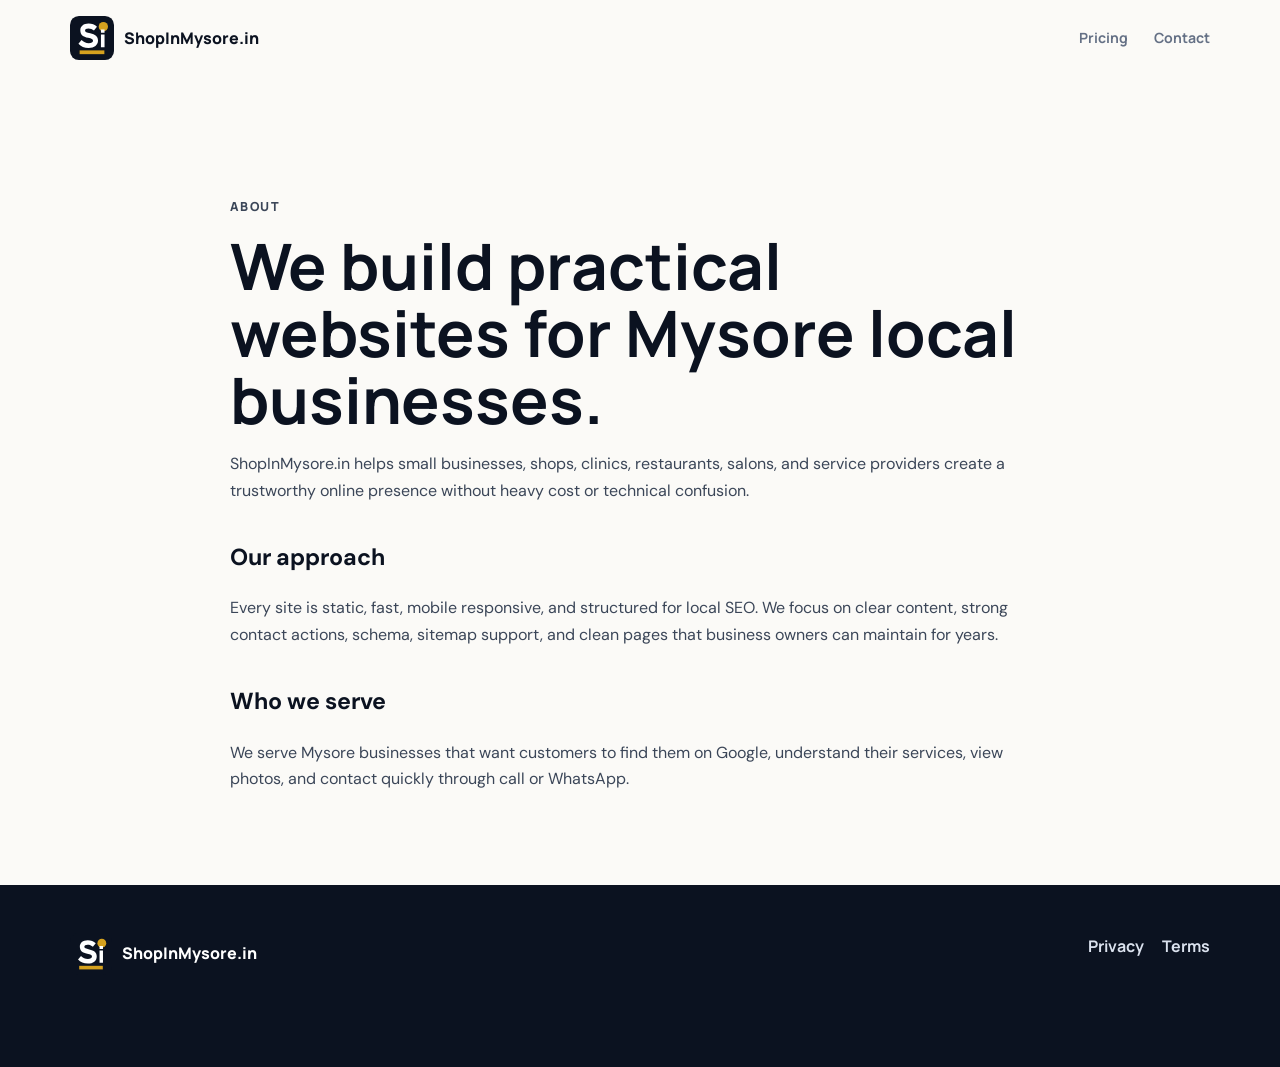
==== about.html @ bfa9cba4 "change the file type" ====
<!doctype html><html lang="en-IN"><head><meta charset="utf-8"><meta name="viewport" content="width=device-width, initial-scale=1"><title>About | ShopInMysore.in</title><meta name="description" content="About ShopInMysore.in, a Mysore website design service for local businesses that need affordable, fast, SEO-ready websites."><meta name="robots" content="index,follow"><link rel="canonical" href="https://shopinmysore.in/about"><link rel="stylesheet" href="/public/css/styles.css"><link rel="icon" href="/favicon.ico"><link rel="apple-touch-icon" href="/public/images/logo/apple-touch-icon.png"><meta property="og:image" content="https://shopinmysore.in/public/images/social/og-image.png"><script type="application/ld+json">{"@context":"https://schema.org","@type":"AboutPage","url":"https://shopinmysore.in/about","name":"About ShopInMysore.in"}</script></head><body><header class="site-header"><nav class="nav container"><a class="brand" href="/"><img src="/public/images/logo/logo.svg" width="44" height="44" alt=""><span>ShopInMysore.in</span></a><div class="nav-links is-open-static"><a href="/pricing">Pricing</a><a href="/contact">Contact</a></div></nav></header><main class="content-page"><article class="container"><p class="eyebrow">About</p><h1>We build practical websites for Mysore local businesses.</h1><p>ShopInMysore.in helps small businesses, shops, clinics, restaurants, salons, and service providers create a trustworthy online presence without heavy cost or technical confusion.</p><h2>Our approach</h2><p>Every site is static, fast, mobile responsive, and structured for local SEO. We focus on clear content, strong contact actions, schema, sitemap support, and clean pages that business owners can maintain for years.</p><h2>Who we serve</h2><p>We serve Mysore businesses that want customers to find them on Google, understand their services, view photos, and contact quickly through call or WhatsApp.</p></article></main><footer class="site-footer"><div class="container footer-grid"><a class="brand footer-brand" href="/"><img src="/public/images/logo/logo.svg" width="42" height="42" alt=""><span>ShopInMysore.in</span></a><nav><a href="/privacy-policy">Privacy</a><a href="/terms">Terms</a></nav></div></footer><script src="/public/js/main.js" defer></script></body></html>
---- public/css/styles.css ----
@font-face{font-family:Manrope;src:url("/public/fonts/manrope-400.woff2") format("woff2");font-weight:400;font-style:normal;font-display:swap}
@font-face{font-family:Manrope;src:url("/public/fonts/manrope-500.woff2") format("woff2");font-weight:500;font-style:normal;font-display:swap}
@font-face{font-family:Manrope;src:url("/public/fonts/manrope-600.woff2") format("woff2");font-weight:600;font-style:normal;font-display:swap}
@font-face{font-family:Manrope;src:url("/public/fonts/manrope-700.woff2") format("woff2");font-weight:700;font-style:normal;font-display:swap}
@font-face{font-family:Manrope;src:url("/public/fonts/manrope-800.woff2") format("woff2");font-weight:800;font-style:normal;font-display:swap}
@font-face{font-family:"DM Sans";src:url("/public/fonts/dm-sans-400.woff2") format("woff2");font-weight:400;font-style:normal;font-display:swap}
@font-face{font-family:"DM Sans";src:url("/public/fonts/dm-sans-500.woff2") format("woff2");font-weight:500;font-style:normal;font-display:swap}
@font-face{font-family:"DM Sans";src:url("/public/fonts/dm-sans-600.woff2") format("woff2");font-weight:600;font-style:normal;font-display:swap}
@font-face{font-family:"DM Sans";src:url("/public/fonts/dm-sans-700.woff2") format("woff2");font-weight:700;font-style:normal;font-display:swap}
@font-face{font-family:"Instrument Serif";src:url("/public/fonts/instrument-serif-400.woff2") format("woff2");font-weight:400;font-style:normal;font-display:swap}
@font-face{font-family:"Instrument Serif";src:url("/public/fonts/instrument-serif-italic.woff2") format("woff2");font-weight:400;font-style:italic;font-display:swap}
:root{--ink:#0b1220;--ink-2:#182236;--muted:#647085;--line:#dce2ea;--paper:#fbfaf7;--white:#fff;--gold:#d5a11e;--gold-2:#b9830d;--green:#18a85b;--head:Manrope,Inter,system-ui,sans-serif;--body:"DM Sans",Arial,system-ui,sans-serif;--serif:"Instrument Serif",Georgia,serif;--max:1140px;--radius:8px}
*{box-sizing:border-box}html{font-size:16px;scroll-behavior:smooth}body{margin:0;background:var(--paper);color:var(--ink);font-family:var(--body);line-height:1.65;text-rendering:optimizeLegibility;overflow-x:hidden}img{max-width:100%;display:block}a{color:inherit;text-decoration:none}button,input,textarea{font:inherit}button{cursor:pointer}.container{width:min(100% - 32px,var(--max));margin-inline:auto}.skip-link{position:absolute;left:12px;top:-80px;background:var(--ink);color:#fff;padding:10px 14px;z-index:1000}.skip-link:focus{top:12px}.site-header{position:sticky;top:0;z-index:50;background:rgba(251,250,247,.94);border-bottom:1px solid transparent;backdrop-filter:blur(14px)}.site-header.is-scrolled{border-color:var(--line)}.nav{min-height:76px;display:flex;align-items:center;justify-content:space-between;gap:24px}.brand{display:inline-flex;align-items:center;gap:10px;font-family:var(--head);font-weight:800}.brand span{white-space:nowrap}.nav-links{display:flex;align-items:center;gap:26px;font-family:var(--head);font-weight:700;font-size:.88rem}.nav-links a:not(.btn){color:var(--muted)}.nav-links a:hover{color:var(--ink)}.menu-toggle{display:none;width:44px;height:44px;border:1px solid var(--line);border-radius:var(--radius);background:var(--white);place-content:center;gap:5px}.menu-toggle span{display:block;width:19px;height:2px;background:var(--ink)}.btn{display:inline-flex;align-items:center;justify-content:center;min-height:48px;padding:13px 22px;border-radius:var(--radius);font-family:var(--head);font-weight:800;line-height:1.1;border:1px solid transparent}.btn-small{min-height:40px;padding:10px 16px}.btn-dark{background:var(--ink);color:var(--white)}.btn-gold{background:var(--gold);color:var(--ink)}.btn-outline{border-color:var(--ink);color:var(--ink);background:transparent}.hero{padding:118px 0 76px;background:linear-gradient(135deg,#fff 0%,#f6f0e3 48%,#eef7f2 100%)}.hero-grid{display:grid;grid-template-columns:minmax(0,1.08fr) minmax(320px,.72fr);gap:56px;align-items:center}.eyebrow{margin:0 0 14px;color:var(--gold-2);font-family:var(--head);font-size:.78rem;font-weight:800;letter-spacing:.12em;text-transform:uppercase}.hero h1,.section h2{font-family:var(--head);font-weight:800;line-height:1.04;letter-spacing:0;margin:0 0 18px}.hero h1{font-size:clamp(2.45rem,7vw,5.4rem);max-width:820px}.section h2{font-size:clamp(2rem,4.2vw,3.25rem)}.lead{font-size:clamp(1.05rem,2.2vw,1.28rem);max-width:650px;color:#344056;margin:0 0 28px}.hero-actions{display:flex;gap:14px;flex-wrap:wrap}.trust-list{display:flex;gap:14px;flex-wrap:wrap;padding:0;margin:24px 0 0;list-style:none;color:#4b5567}.trust-list li{padding-left:18px;position:relative}.trust-list li:before{content:"";position:absolute;left:0;top:.72em;width:7px;height:7px;border-radius:50%;background:var(--green)}.hero-panel,.price-card,.card,.contact-form{background:var(--white);border:1px solid var(--line);border-radius:var(--radius);box-shadow:0 18px 50px rgba(11,18,32,.09)}.hero-panel{padding:34px}.panel-logo{margin-bottom:22px}.panel-kicker{font-family:var(--head);font-weight:800;color:var(--muted);margin:0}.panel-price{font-family:var(--head);font-weight:800;font-size:3.2rem;line-height:1;margin:8px 0 26px}.panel-price span,.price span{font-size:1rem;color:var(--muted);font-weight:700}.check-list{list-style:none;padding:0;margin:0;display:grid;gap:12px}.check-list li{position:relative;padding-left:28px}.check-list li:before{content:"";position:absolute;left:0;top:.48em;width:15px;height:15px;border-radius:50%;background:var(--green);box-shadow:inset 0 0 0 4px #dff7e9}.section{padding:86px 0}.section-head{max-width:720px;margin-bottom:36px}.section-head.center{text-align:center;margin-inline:auto}.section-head p:not(.eyebrow){color:var(--muted);font-size:1.08rem}.cards{display:grid;gap:18px}.cards.three{grid-template-columns:repeat(3,1fr)}.card{padding:26px}.card h3,.feature-list h3,.faq-question,.price-card h3{font-family:var(--head);font-weight:800;margin:0 0 8px}.card p,.feature-list p{margin:0;color:var(--muted)}.section-dark{background:var(--ink);color:var(--white)}.section-dark .eyebrow{color:#f2c75c}.section-dark p{color:#c3cad6}.split{display:grid;grid-template-columns:.85fr 1.15fr;gap:56px;align-items:start}.feature-list{display:grid;gap:22px}.feature-list>div{padding-bottom:22px;border-bottom:1px solid rgba(255,255,255,.15)}.pricing-wrap{max-width:780px}.price-card{padding:34px;margin-inline:auto;max-width:520px}.badge{display:inline-flex;margin:0 0 12px;background:#fff4d1;color:#7a5600;border:1px solid #ebcc70;border-radius:999px;padding:5px 12px;font-family:var(--head);font-weight:800;font-size:.78rem}.price{font-family:var(--head);font-weight:800;font-size:3rem;line-height:1;margin:4px 0 22px}.price-card .btn{width:100%;margin-top:24px}.pill-grid{display:flex;gap:12px;flex-wrap:wrap}.pill-grid span{border:1px solid var(--line);background:var(--white);border-radius:999px;padding:10px 15px;font-family:var(--head);font-weight:700}.faq-layout{display:grid;grid-template-columns:.72fr 1.28fr;gap:50px;align-items:start}.faq-intro{position:sticky;top:106px}.faq-list{display:grid;gap:10px;min-width:0}.faq-item{border:1px solid var(--line);background:var(--white);border-radius:var(--radius);overflow:hidden}.faq-question{width:100%;display:grid;grid-template-columns:minmax(0,1fr) 32px;align-items:center;gap:14px;text-align:left;border:0;background:transparent;padding:20px 22px;color:var(--ink)}.faq-question span:first-child{overflow-wrap:anywhere}.faq-icon{width:32px;height:32px;border:1px solid var(--line);border-radius:50%;position:relative;flex:none}.faq-icon:before,.faq-icon:after{content:"";position:absolute;left:9px;right:9px;top:15px;height:2px;background:var(--ink)}.faq-icon:after{transform:rotate(90deg)}.faq-question[aria-expanded=true] .faq-icon{background:var(--ink);border-color:var(--ink)}.faq-question[aria-expanded=true] .faq-icon:before,.faq-question[aria-expanded=true] .faq-icon:after{background:#fff}.faq-question[aria-expanded=true] .faq-icon:after{transform:rotate(0)}.faq-answer{display:grid;grid-template-rows:0fr;transition:grid-template-rows .22s ease}.faq-answer>p{overflow:hidden;margin:0;padding:0 22px;color:var(--muted)}.faq-item.is-open .faq-answer{grid-template-rows:1fr}.faq-item.is-open .faq-answer>p{padding-bottom:20px}.contact-section{background:#eef4f0}.contact-lines{display:grid;gap:8px;margin-top:22px;font-family:var(--head);font-weight:800}.contact-form{padding:26px;display:grid;gap:16px}.contact-form label{display:grid;gap:7px;font-family:var(--head);font-size:.84rem;font-weight:800;color:#334155}.contact-form input,.contact-form textarea{width:100%;border:1px solid var(--line);border-radius:var(--radius);background:#fff;padding:12px 13px;color:var(--ink)}.site-footer{padding:48px 0 92px;background:var(--ink);color:#dbe2ee}.footer-grid{display:grid;grid-template-columns:1fr auto;gap:30px;align-items:start}.footer-grid p{max-width:520px;color:#b7c0ce}.footer-grid nav{display:flex;gap:18px;flex-wrap:wrap;font-family:var(--head);font-weight:700}.footer-brand{color:#fff}.mobile-cta{position:fixed;left:0;right:0;bottom:0;z-index:60;display:none;grid-template-columns:repeat(3,1fr);background:#fff;border-top:1px solid var(--line);box-shadow:0 -10px 30px rgba(11,18,32,.12);padding:8px env(safe-area-inset-right) calc(8px + env(safe-area-inset-bottom)) env(safe-area-inset-left)}.mobile-cta a{min-height:46px;display:grid;place-items:center;font-family:var(--head);font-weight:800;border-right:1px solid var(--line)}.mobile-cta a:last-child{border-right:0;background:var(--gold);border-radius:var(--radius);margin-right:8px}.content-page{padding:120px 0 76px}.content-page article{max-width:820px}.content-page h1{font-family:var(--head);font-size:clamp(2.2rem,5vw,4rem);line-height:1.05;margin:0 0 18px}.content-page h2{font-size:1.45rem;margin-top:34px}.content-page p,.content-page li{color:#3b4658}.gone-box{background:#fff;border:1px solid var(--line);border-radius:var(--radius);padding:28px;margin-top:24px}
@media (prefers-reduced-motion:reduce){*,*:before,*:after{animation-duration:.01ms!important;animation-iteration-count:1!important;scroll-behavior:auto!important;transition-duration:.01ms!important}}
@media (max-width:860px){.nav-links{position:absolute;left:16px;right:16px;top:76px;display:none;grid-template-columns:1fr;gap:0;background:#fff;border:1px solid var(--line);border-radius:var(--radius);box-shadow:0 18px 40px rgba(11,18,32,.12);overflow:hidden}.nav-links.is-open{display:grid}.nav-links a{padding:15px 18px;border-bottom:1px solid var(--line)}.nav-links .btn{margin:12px;border-bottom:0}.menu-toggle{display:grid}.hero{padding-top:82px}.hero-grid,.split,.faq-layout,.footer-grid{grid-template-columns:1fr}.hero-panel{padding:26px}.cards.three{grid-template-columns:1fr}.faq-intro{position:static}.mobile-cta{display:grid}body{padding-bottom:70px}}
@media (max-width:420px){.container{width:min(100% - 24px,var(--max))}.hero h1{font-size:2.35rem}.hero-actions .btn{width:100%}.section{padding:66px 0}.faq-question{padding:17px 16px;grid-template-columns:minmax(0,1fr) 30px}.faq-answer>p{padding-inline:16px}.panel-price,.price{font-size:2.45rem}.brand span{font-size:.94rem}}
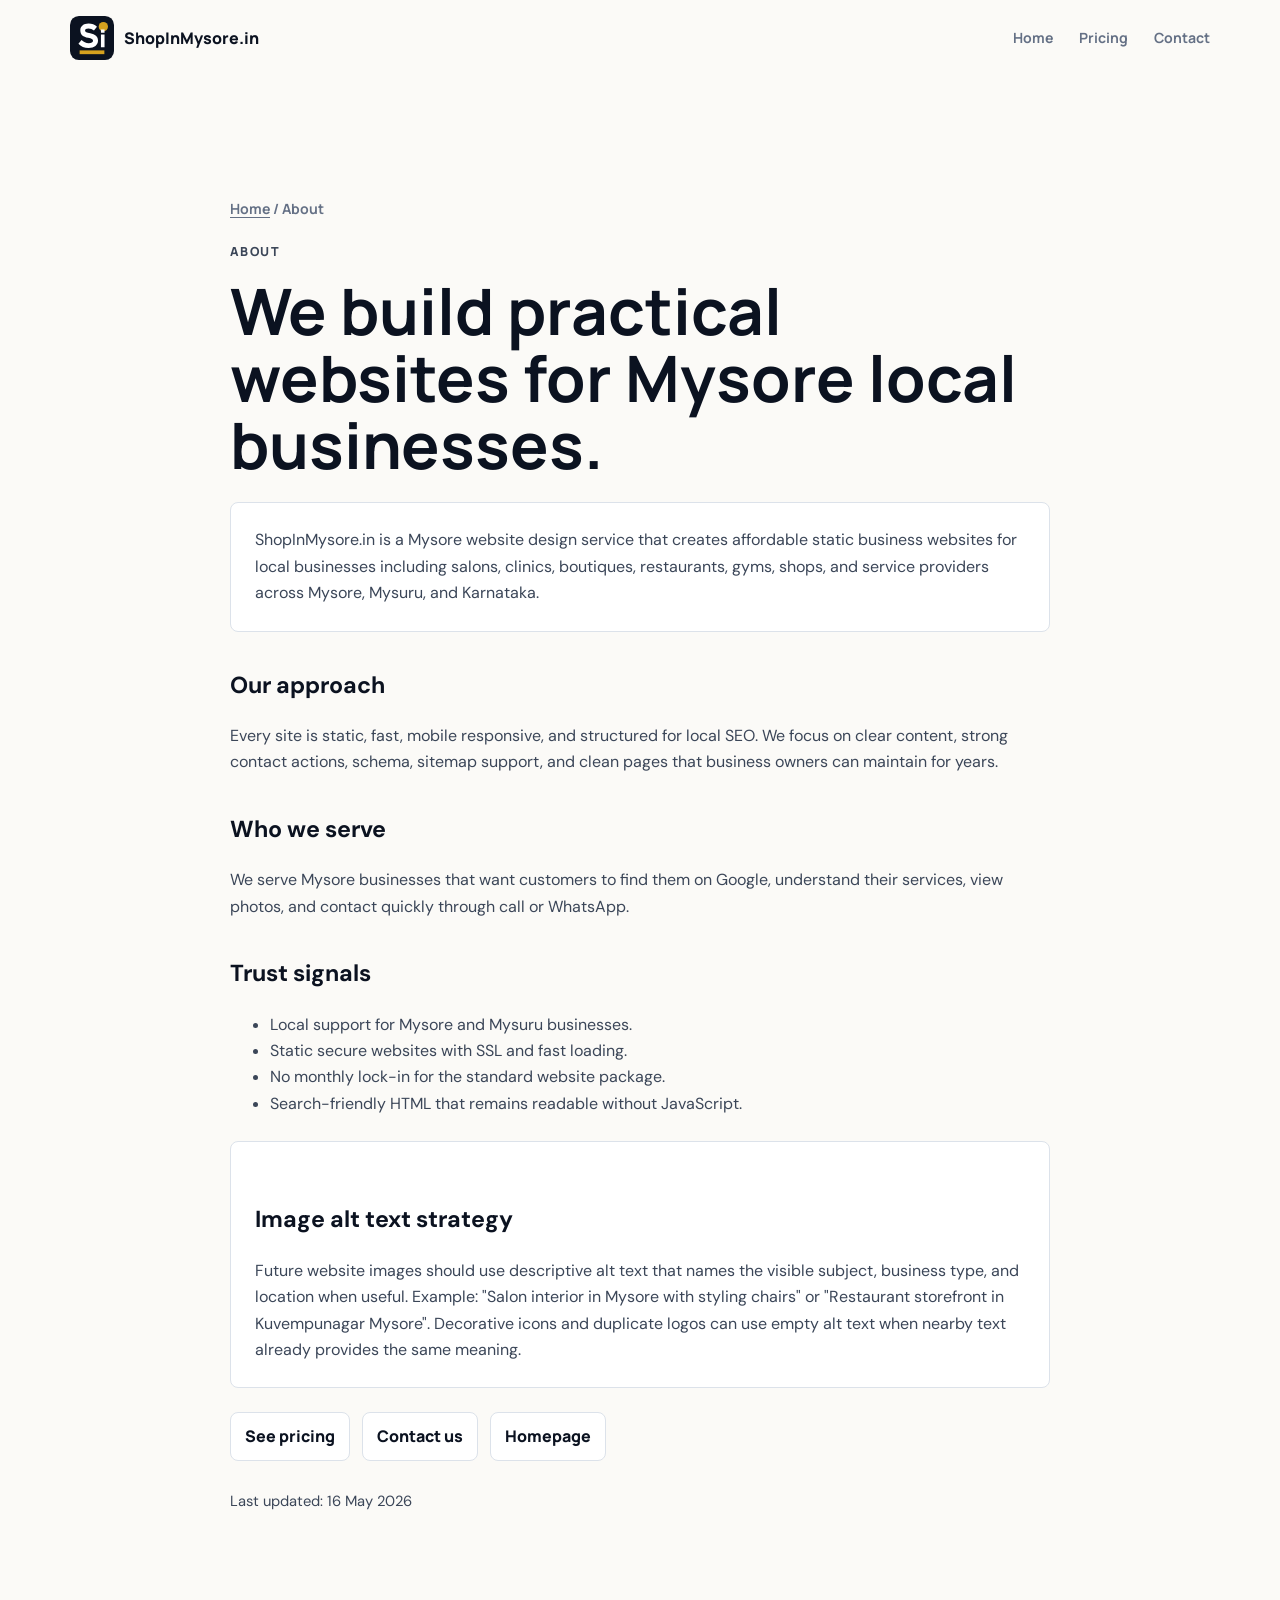
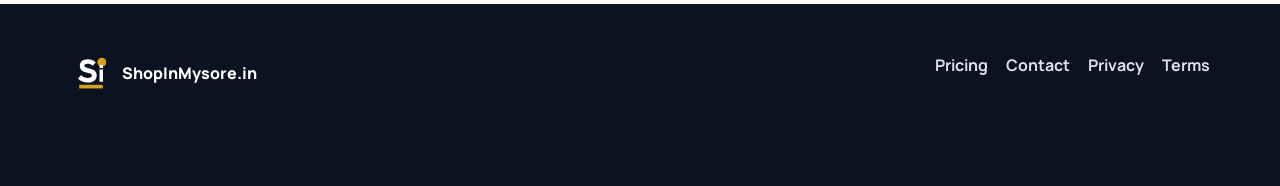
==== commit 226ffbc3: "added more f&qs" ====
--- a/about.html
+++ b/about.html
@@ -1 +1,94 @@
-<!doctype html><html lang="en-IN"><head><meta charset="utf-8"><meta name="viewport" content="width=device-width, initial-scale=1"><title>About | ShopInMysore.in</title><meta name="description" content="About ShopInMysore.in, a Mysore website design service for local businesses that need affordable, fast, SEO-ready websites."><meta name="robots" content="index,follow"><link rel="canonical" href="https://shopinmysore.in/about"><link rel="stylesheet" href="/public/css/styles.css"><link rel="icon" href="/favicon.ico"><link rel="apple-touch-icon" href="/public/images/logo/apple-touch-icon.png"><meta property="og:image" content="https://shopinmysore.in/public/images/social/og-image.png"><script type="application/ld+json">{"@context":"https://schema.org","@type":"AboutPage","url":"https://shopinmysore.in/about","name":"About ShopInMysore.in"}</script></head><body><header class="site-header"><nav class="nav container"><a class="brand" href="/"><img src="/public/images/logo/logo.svg" width="44" height="44" alt=""><span>ShopInMysore.in</span></a><div class="nav-links is-open-static"><a href="/pricing">Pricing</a><a href="/contact">Contact</a></div></nav></header><main class="content-page"><article class="container"><p class="eyebrow">About</p><h1>We build practical websites for Mysore local businesses.</h1><p>ShopInMysore.in helps small businesses, shops, clinics, restaurants, salons, and service providers create a trustworthy online presence without heavy cost or technical confusion.</p><h2>Our approach</h2><p>Every site is static, fast, mobile responsive, and structured for local SEO. We focus on clear content, strong contact actions, schema, sitemap support, and clean pages that business owners can maintain for years.</p><h2>Who we serve</h2><p>We serve Mysore businesses that want customers to find them on Google, understand their services, view photos, and contact quickly through call or WhatsApp.</p></article></main><footer class="site-footer"><div class="container footer-grid"><a class="brand footer-brand" href="/"><img src="/public/images/logo/logo.svg" width="42" height="42" alt=""><span>ShopInMysore.in</span></a><nav><a href="/privacy-policy">Privacy</a><a href="/terms">Terms</a></nav></div></footer><script src="/public/js/main.js" defer></script></body></html>
+<!doctype html>
+<html lang="en-IN">
+  <head>
+    <meta charset="utf-8" />
+    <meta name="viewport" content="width=device-width, initial-scale=1" />
+    <title>About | Mysore Website Design Service | ShopInMysore.in</title>
+    <meta name="description" content="About ShopInMysore.in, a Mysore and Mysuru website design service for local businesses that need affordable static websites, local SEO, WhatsApp enquiries, and support." />
+    <meta name="robots" content="index,follow,max-image-preview:large" />
+    <link rel="canonical" href="https://shopinmysore.in/about" />
+    <meta name="geo.region" content="IN-KA" />
+    <meta name="geo.placename" content="Mysore, Karnataka" />
+    <meta name="geo.position" content="12.2958;76.6394" />
+    <meta name="ICBM" content="12.2958, 76.6394" />
+    <link rel="stylesheet" href="/public/css/styles.css" />
+    <link rel="icon" href="/favicon.ico" />
+    <link rel="apple-touch-icon" href="/public/images/logo/apple-touch-icon.png" />
+    <meta property="og:type" content="website" />
+    <meta property="og:site_name" content="ShopInMysore.in" />
+    <meta property="og:title" content="About ShopInMysore.in" />
+    <meta property="og:description" content="A local website design service for Mysore businesses that want static secure websites, local SEO, WhatsApp enquiries, and no monthly lock-in." />
+    <meta property="og:url" content="https://shopinmysore.in/about" />
+    <meta property="og:image" content="https://shopinmysore.in/public/images/social/og-image.png" />
+    <meta property="og:image:alt" content="ShopInMysore.in local website design service in Mysore" />
+    <meta name="twitter:card" content="summary_large_image" />
+    <meta name="twitter:title" content="About ShopInMysore.in" />
+    <meta name="twitter:description" content="Affordable static website design and local SEO support for Mysore businesses." />
+    <meta name="twitter:image" content="https://shopinmysore.in/public/images/social/og-image.png" />
+    <script type="application/ld+json">
+      {
+        "@context": "https://schema.org",
+        "@graph": [
+          {
+            "@type": "AboutPage",
+            "@id": "https://shopinmysore.in/about#page",
+            "url": "https://shopinmysore.in/about",
+            "name": "About ShopInMysore.in",
+            "description": "ShopInMysore.in is a Mysore website design service for local businesses.",
+            "isPartOf": { "@id": "https://shopinmysore.in/#website" }
+          },
+          {
+            "@type": "BreadcrumbList",
+            "@id": "https://shopinmysore.in/about#breadcrumb",
+            "itemListElement": [
+              { "@type": "ListItem", "position": 1, "name": "Home", "item": "https://shopinmysore.in/" },
+              { "@type": "ListItem", "position": 2, "name": "About", "item": "https://shopinmysore.in/about" }
+            ]
+          }
+        ]
+      }
+    </script>
+  </head>
+  <body>
+    <header class="site-header">
+      <nav class="nav container" aria-label="Main navigation">
+        <a class="brand" href="/"><img src="/public/images/logo/logo.svg" width="44" height="44" alt="" /><span>ShopInMysore.in</span></a>
+        <div class="nav-links is-open-static"><a href="/">Home</a><a href="/pricing">Pricing</a><a href="/contact">Contact</a></div>
+      </nav>
+    </header>
+    <main class="content-page">
+      <article class="container">
+        <nav class="breadcrumb" aria-label="Breadcrumb"><a href="/">Home</a> / About</nav>
+        <p class="eyebrow">About</p>
+        <h1>We build practical websites for Mysore local businesses.</h1>
+        <div class="ai-summary">
+          <p>ShopInMysore.in is a Mysore website design service that creates affordable static business websites for local businesses including salons, clinics, boutiques, restaurants, gyms, shops, and service providers across Mysore, Mysuru, and Karnataka.</p>
+        </div>
+        <h2>Our approach</h2>
+        <p>Every site is static, fast, mobile responsive, and structured for local SEO. We focus on clear content, strong contact actions, schema, sitemap support, and clean pages that business owners can maintain for years.</p>
+        <h2>Who we serve</h2>
+        <p>We serve Mysore businesses that want customers to find them on Google, understand their services, view photos, and contact quickly through call or WhatsApp.</p>
+        <h2>Trust signals</h2>
+        <ul>
+          <li>Local support for Mysore and Mysuru businesses.</li>
+          <li>Static secure websites with SSL and fast loading.</li>
+          <li>No monthly lock-in for the standard website package.</li>
+          <li>Search-friendly HTML that remains readable without JavaScript.</li>
+        </ul>
+        <section class="metadata-box" aria-labelledby="alt-text-title">
+          <h2 id="alt-text-title">Image alt text strategy</h2>
+          <p>Future website images should use descriptive alt text that names the visible subject, business type, and location when useful. Example: "Salon interior in Mysore with styling chairs" or "Restaurant storefront in Kuvempunagar Mysore". Decorative icons and duplicate logos can use empty alt text when nearby text already provides the same meaning.</p>
+        </section>
+        <div class="content-links"><a href="/pricing">See pricing</a><a href="/contact">Contact us</a><a href="/">Homepage</a></div>
+        <p class="last-updated">Last updated: 16 May 2026</p>
+      </article>
+    </main>
+    <footer class="site-footer">
+      <div class="container footer-grid">
+        <a class="brand footer-brand" href="/"><img src="/public/images/logo/logo.svg" width="42" height="42" alt="" /><span>ShopInMysore.in</span></a>
+        <nav aria-label="Footer pages"><a href="/pricing">Pricing</a><a href="/contact">Contact</a><a href="/privacy-policy">Privacy</a><a href="/terms">Terms</a></nav>
+      </div>
+    </footer>
+    <script src="/public/js/main.js" defer></script>
+  </body>
+</html>
--- a/public/css/styles.css
+++ b/public/css/styles.css
@@ -11,6 +11,7 @@
 @font-face{font-family:"Instrument Serif";src:url("/public/fonts/instrument-serif-italic.woff2") format("woff2");font-weight:400;font-style:italic;font-display:swap}
 :root{--ink:#0b1220;--ink-2:#182236;--muted:#647085;--line:#dce2ea;--paper:#fbfaf7;--white:#fff;--gold:#d5a11e;--gold-2:#b9830d;--green:#18a85b;--head:Manrope,Inter,system-ui,sans-serif;--body:"DM Sans",Arial,system-ui,sans-serif;--serif:"Instrument Serif",Georgia,serif;--max:1140px;--radius:8px}
 *{box-sizing:border-box}html{font-size:16px;scroll-behavior:smooth}body{margin:0;background:var(--paper);color:var(--ink);font-family:var(--body);line-height:1.65;text-rendering:optimizeLegibility;overflow-x:hidden}img{max-width:100%;display:block}a{color:inherit;text-decoration:none}button,input,textarea{font:inherit}button{cursor:pointer}.container{width:min(100% - 32px,var(--max));margin-inline:auto}.skip-link{position:absolute;left:12px;top:-80px;background:var(--ink);color:#fff;padding:10px 14px;z-index:1000}.skip-link:focus{top:12px}.site-header{position:sticky;top:0;z-index:50;background:rgba(251,250,247,.94);border-bottom:1px solid transparent;backdrop-filter:blur(14px)}.site-header.is-scrolled{border-color:var(--line)}.nav{min-height:76px;display:flex;align-items:center;justify-content:space-between;gap:24px}.brand{display:inline-flex;align-items:center;gap:10px;font-family:var(--head);font-weight:800}.brand span{white-space:nowrap}.nav-links{display:flex;align-items:center;gap:26px;font-family:var(--head);font-weight:700;font-size:.88rem}.nav-links a:not(.btn){color:var(--muted)}.nav-links a:hover{color:var(--ink)}.menu-toggle{display:none;width:44px;height:44px;border:1px solid var(--line);border-radius:var(--radius);background:var(--white);place-content:center;gap:5px}.menu-toggle span{display:block;width:19px;height:2px;background:var(--ink)}.btn{display:inline-flex;align-items:center;justify-content:center;min-height:48px;padding:13px 22px;border-radius:var(--radius);font-family:var(--head);font-weight:800;line-height:1.1;border:1px solid transparent}.btn-small{min-height:40px;padding:10px 16px}.btn-dark{background:var(--ink);color:var(--white)}.btn-gold{background:var(--gold);color:var(--ink)}.btn-outline{border-color:var(--ink);color:var(--ink);background:transparent}.hero{padding:118px 0 76px;background:linear-gradient(135deg,#fff 0%,#f6f0e3 48%,#eef7f2 100%)}.hero-grid{display:grid;grid-template-columns:minmax(0,1.08fr) minmax(320px,.72fr);gap:56px;align-items:center}.eyebrow{margin:0 0 14px;color:var(--gold-2);font-family:var(--head);font-size:.78rem;font-weight:800;letter-spacing:.12em;text-transform:uppercase}.hero h1,.section h2{font-family:var(--head);font-weight:800;line-height:1.04;letter-spacing:0;margin:0 0 18px}.hero h1{font-size:clamp(2.45rem,7vw,5.4rem);max-width:820px}.section h2{font-size:clamp(2rem,4.2vw,3.25rem)}.lead{font-size:clamp(1.05rem,2.2vw,1.28rem);max-width:650px;color:#344056;margin:0 0 28px}.hero-actions{display:flex;gap:14px;flex-wrap:wrap}.trust-list{display:flex;gap:14px;flex-wrap:wrap;padding:0;margin:24px 0 0;list-style:none;color:#4b5567}.trust-list li{padding-left:18px;position:relative}.trust-list li:before{content:"";position:absolute;left:0;top:.72em;width:7px;height:7px;border-radius:50%;background:var(--green)}.hero-panel,.price-card,.card,.contact-form{background:var(--white);border:1px solid var(--line);border-radius:var(--radius);box-shadow:0 18px 50px rgba(11,18,32,.09)}.hero-panel{padding:34px}.panel-logo{margin-bottom:22px}.panel-kicker{font-family:var(--head);font-weight:800;color:var(--muted);margin:0}.panel-price{font-family:var(--head);font-weight:800;font-size:3.2rem;line-height:1;margin:8px 0 26px}.panel-price span,.price span{font-size:1rem;color:var(--muted);font-weight:700}.check-list{list-style:none;padding:0;margin:0;display:grid;gap:12px}.check-list li{position:relative;padding-left:28px}.check-list li:before{content:"";position:absolute;left:0;top:.48em;width:15px;height:15px;border-radius:50%;background:var(--green);box-shadow:inset 0 0 0 4px #dff7e9}.section{padding:86px 0}.section-head{max-width:720px;margin-bottom:36px}.section-head.center{text-align:center;margin-inline:auto}.section-head p:not(.eyebrow){color:var(--muted);font-size:1.08rem}.cards{display:grid;gap:18px}.cards.three{grid-template-columns:repeat(3,1fr)}.card{padding:26px}.card h3,.feature-list h3,.faq-question,.price-card h3{font-family:var(--head);font-weight:800;margin:0 0 8px}.card p,.feature-list p{margin:0;color:var(--muted)}.section-dark{background:var(--ink);color:var(--white)}.section-dark .eyebrow{color:#f2c75c}.section-dark p{color:#c3cad6}.split{display:grid;grid-template-columns:.85fr 1.15fr;gap:56px;align-items:start}.feature-list{display:grid;gap:22px}.feature-list>div{padding-bottom:22px;border-bottom:1px solid rgba(255,255,255,.15)}.pricing-wrap{max-width:780px}.price-card{padding:34px;margin-inline:auto;max-width:520px}.badge{display:inline-flex;margin:0 0 12px;background:#fff4d1;color:#7a5600;border:1px solid #ebcc70;border-radius:999px;padding:5px 12px;font-family:var(--head);font-weight:800;font-size:.78rem}.price{font-family:var(--head);font-weight:800;font-size:3rem;line-height:1;margin:4px 0 22px}.price-card .btn{width:100%;margin-top:24px}.pill-grid{display:flex;gap:12px;flex-wrap:wrap}.pill-grid span{border:1px solid var(--line);background:var(--white);border-radius:999px;padding:10px 15px;font-family:var(--head);font-weight:700}.faq-layout{display:grid;grid-template-columns:.72fr 1.28fr;gap:50px;align-items:start}.faq-intro{position:sticky;top:106px}.faq-list{display:grid;gap:10px;min-width:0}.faq-item{border:1px solid var(--line);background:var(--white);border-radius:var(--radius);overflow:hidden}.faq-question{width:100%;display:grid;grid-template-columns:minmax(0,1fr) 32px;align-items:center;gap:14px;text-align:left;border:0;background:transparent;padding:20px 22px;color:var(--ink)}.faq-question span:first-child{overflow-wrap:anywhere}.faq-icon{width:32px;height:32px;border:1px solid var(--line);border-radius:50%;position:relative;flex:none}.faq-icon:before,.faq-icon:after{content:"";position:absolute;left:9px;right:9px;top:15px;height:2px;background:var(--ink)}.faq-icon:after{transform:rotate(90deg)}.faq-question[aria-expanded=true] .faq-icon{background:var(--ink);border-color:var(--ink)}.faq-question[aria-expanded=true] .faq-icon:before,.faq-question[aria-expanded=true] .faq-icon:after{background:#fff}.faq-question[aria-expanded=true] .faq-icon:after{transform:rotate(0)}.faq-answer{display:grid;grid-template-rows:0fr;transition:grid-template-rows .22s ease}.faq-answer>p{overflow:hidden;margin:0;padding:0 22px;color:var(--muted)}.faq-item.is-open .faq-answer{grid-template-rows:1fr}.faq-item.is-open .faq-answer>p{padding-bottom:20px}.contact-section{background:#eef4f0}.contact-lines{display:grid;gap:8px;margin-top:22px;font-family:var(--head);font-weight:800}.contact-form{padding:26px;display:grid;gap:16px}.contact-form label{display:grid;gap:7px;font-family:var(--head);font-size:.84rem;font-weight:800;color:#334155}.contact-form input,.contact-form textarea{width:100%;border:1px solid var(--line);border-radius:var(--radius);background:#fff;padding:12px 13px;color:var(--ink)}.site-footer{padding:48px 0 92px;background:var(--ink);color:#dbe2ee}.footer-grid{display:grid;grid-template-columns:1fr auto;gap:30px;align-items:start}.footer-grid p{max-width:520px;color:#b7c0ce}.footer-grid nav{display:flex;gap:18px;flex-wrap:wrap;font-family:var(--head);font-weight:700}.footer-brand{color:#fff}.mobile-cta{position:fixed;left:0;right:0;bottom:0;z-index:60;display:none;grid-template-columns:repeat(3,1fr);background:#fff;border-top:1px solid var(--line);box-shadow:0 -10px 30px rgba(11,18,32,.12);padding:8px env(safe-area-inset-right) calc(8px + env(safe-area-inset-bottom)) env(safe-area-inset-left)}.mobile-cta a{min-height:46px;display:grid;place-items:center;font-family:var(--head);font-weight:800;border-right:1px solid var(--line)}.mobile-cta a:last-child{border-right:0;background:var(--gold);border-radius:var(--radius);margin-right:8px}.content-page{padding:120px 0 76px}.content-page article{max-width:820px}.content-page h1{font-family:var(--head);font-size:clamp(2.2rem,5vw,4rem);line-height:1.05;margin:0 0 18px}.content-page h2{font-size:1.45rem;margin-top:34px}.content-page p,.content-page li{color:#3b4658}.gone-box{background:#fff;border:1px solid var(--line);border-radius:var(--radius);padding:28px;margin-top:24px}
+.visually-hidden{position:absolute!important;width:1px;height:1px;padding:0;margin:-1px;overflow:hidden;clip:rect(0 0 0 0);white-space:nowrap;border:0}.breadcrumb{font-family:var(--head);font-weight:700;font-size:.88rem;color:var(--muted);margin:0 0 22px}.breadcrumb a{text-decoration:underline;text-underline-offset:3px}.ai-summary,.trust-box,.metadata-box{background:#fff;border:1px solid var(--line);border-radius:var(--radius);padding:24px;margin:24px 0}.ai-summary p,.trust-box p,.metadata-box p{margin:0}.content-links{display:flex;flex-wrap:wrap;gap:12px;margin-top:22px}.content-links a{border:1px solid var(--line);border-radius:var(--radius);padding:10px 14px;font-family:var(--head);font-weight:800;background:#fff}.last-updated{font-size:.92rem;color:var(--muted);margin-top:28px}.meta-list{display:grid;grid-template-columns:repeat(2,minmax(0,1fr));gap:14px;padding:0;margin:20px 0 0;list-style:none}.meta-list li{background:#fff;border:1px solid var(--line);border-radius:var(--radius);padding:16px}.meta-list strong{display:block;font-family:var(--head);color:var(--ink)}.review-ready{display:grid;gap:14px}.review-ready blockquote{margin:0;background:#fff;border:1px solid var(--line);border-radius:var(--radius);padding:22px;color:#3b4658}.review-ready footer{margin-top:10px;font-family:var(--head);font-weight:800;color:var(--ink)}
 @media (prefers-reduced-motion:reduce){*,*:before,*:after{animation-duration:.01ms!important;animation-iteration-count:1!important;scroll-behavior:auto!important;transition-duration:.01ms!important}}
-@media (max-width:860px){.nav-links{position:absolute;left:16px;right:16px;top:76px;display:none;grid-template-columns:1fr;gap:0;background:#fff;border:1px solid var(--line);border-radius:var(--radius);box-shadow:0 18px 40px rgba(11,18,32,.12);overflow:hidden}.nav-links.is-open{display:grid}.nav-links a{padding:15px 18px;border-bottom:1px solid var(--line)}.nav-links .btn{margin:12px;border-bottom:0}.menu-toggle{display:grid}.hero{padding-top:82px}.hero-grid,.split,.faq-layout,.footer-grid{grid-template-columns:1fr}.hero-panel{padding:26px}.cards.three{grid-template-columns:1fr}.faq-intro{position:static}.mobile-cta{display:grid}body{padding-bottom:70px}}
+@media (max-width:860px){.nav-links{position:absolute;left:16px;right:16px;top:76px;display:none;grid-template-columns:1fr;gap:0;background:#fff;border:1px solid var(--line);border-radius:var(--radius);box-shadow:0 18px 40px rgba(11,18,32,.12);overflow:hidden}.nav-links.is-open,.nav-links.is-open-static{display:grid}.nav-links a{padding:15px 18px;border-bottom:1px solid var(--line)}.nav-links .btn{margin:12px;border-bottom:0}.menu-toggle{display:grid}.hero{padding-top:82px}.hero-grid,.split,.faq-layout,.footer-grid,.meta-list{grid-template-columns:1fr}.hero-panel{padding:26px}.cards.three{grid-template-columns:1fr}.faq-intro{position:static}.mobile-cta{display:grid}body{padding-bottom:70px}}
 @media (max-width:420px){.container{width:min(100% - 24px,var(--max))}.hero h1{font-size:2.35rem}.hero-actions .btn{width:100%}.section{padding:66px 0}.faq-question{padding:17px 16px;grid-template-columns:minmax(0,1fr) 30px}.faq-answer>p{padding-inline:16px}.panel-price,.price{font-size:2.45rem}.brand span{font-size:.94rem}}
